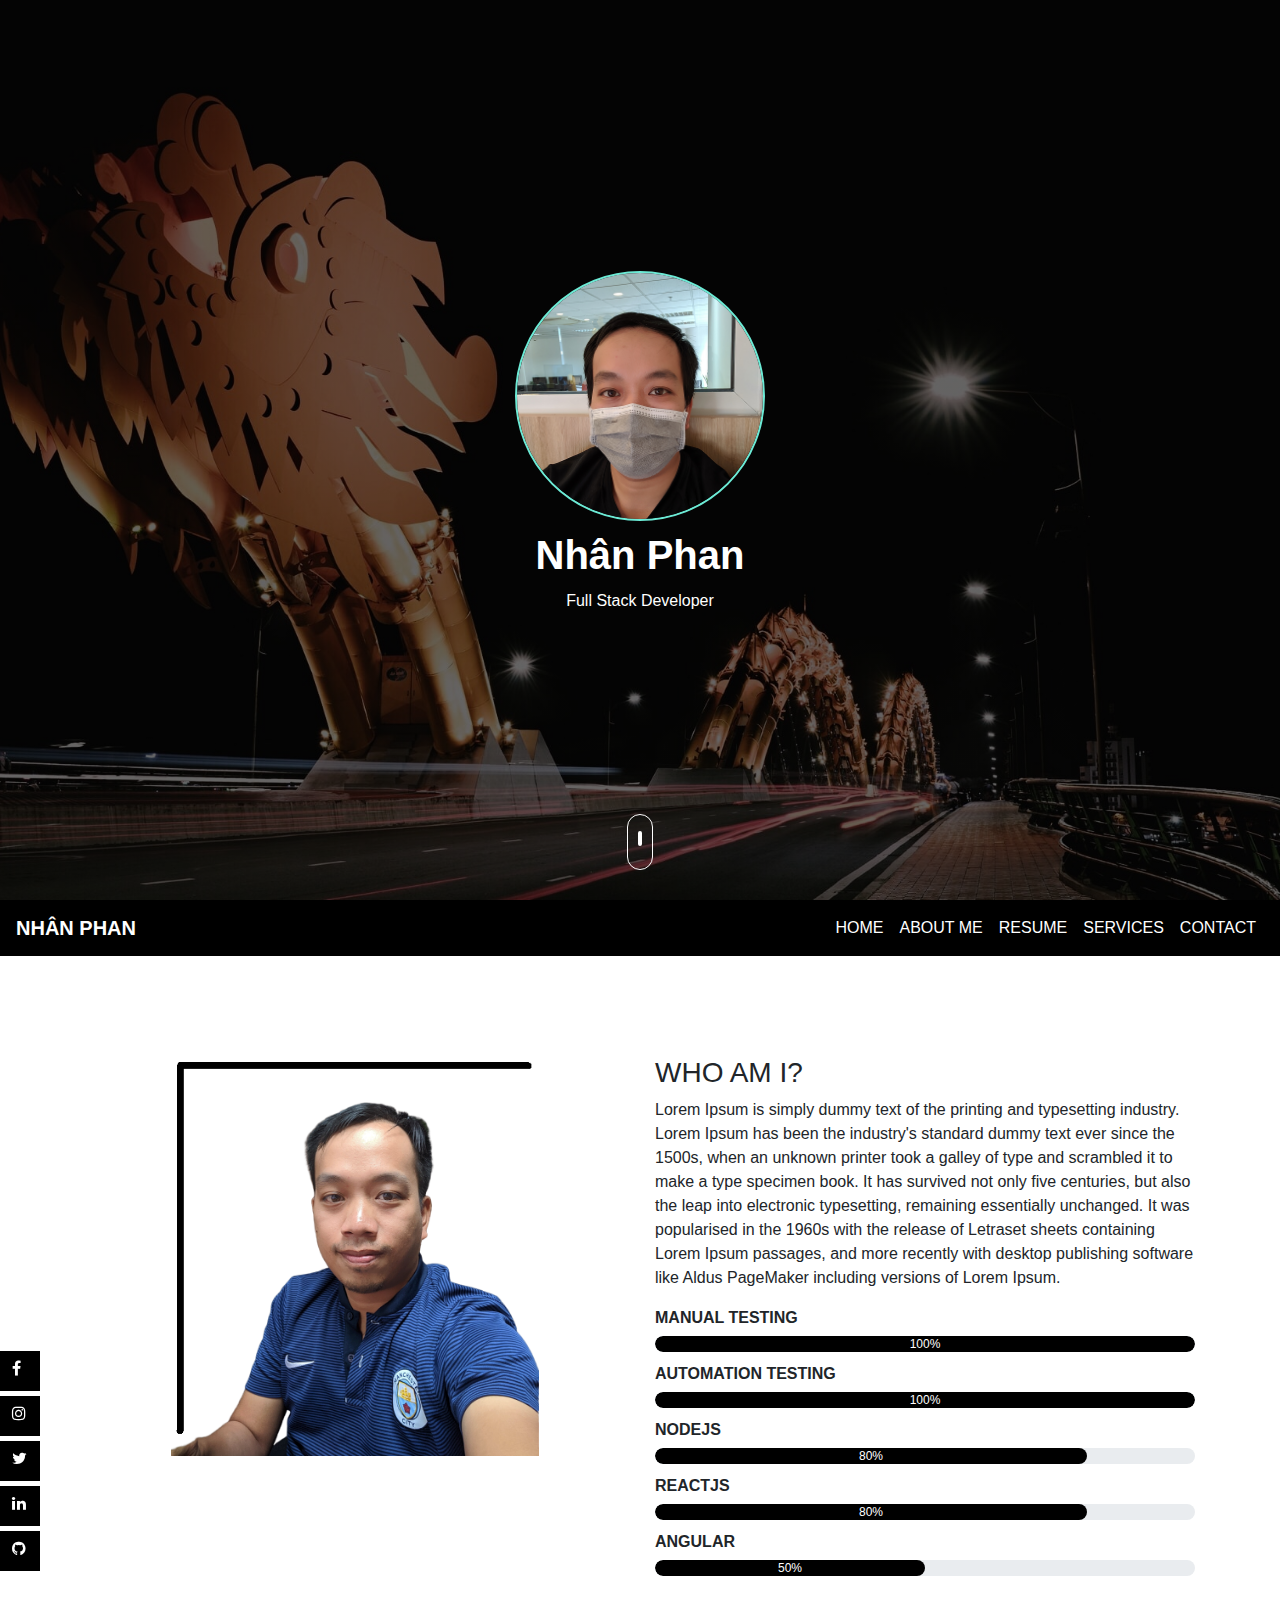
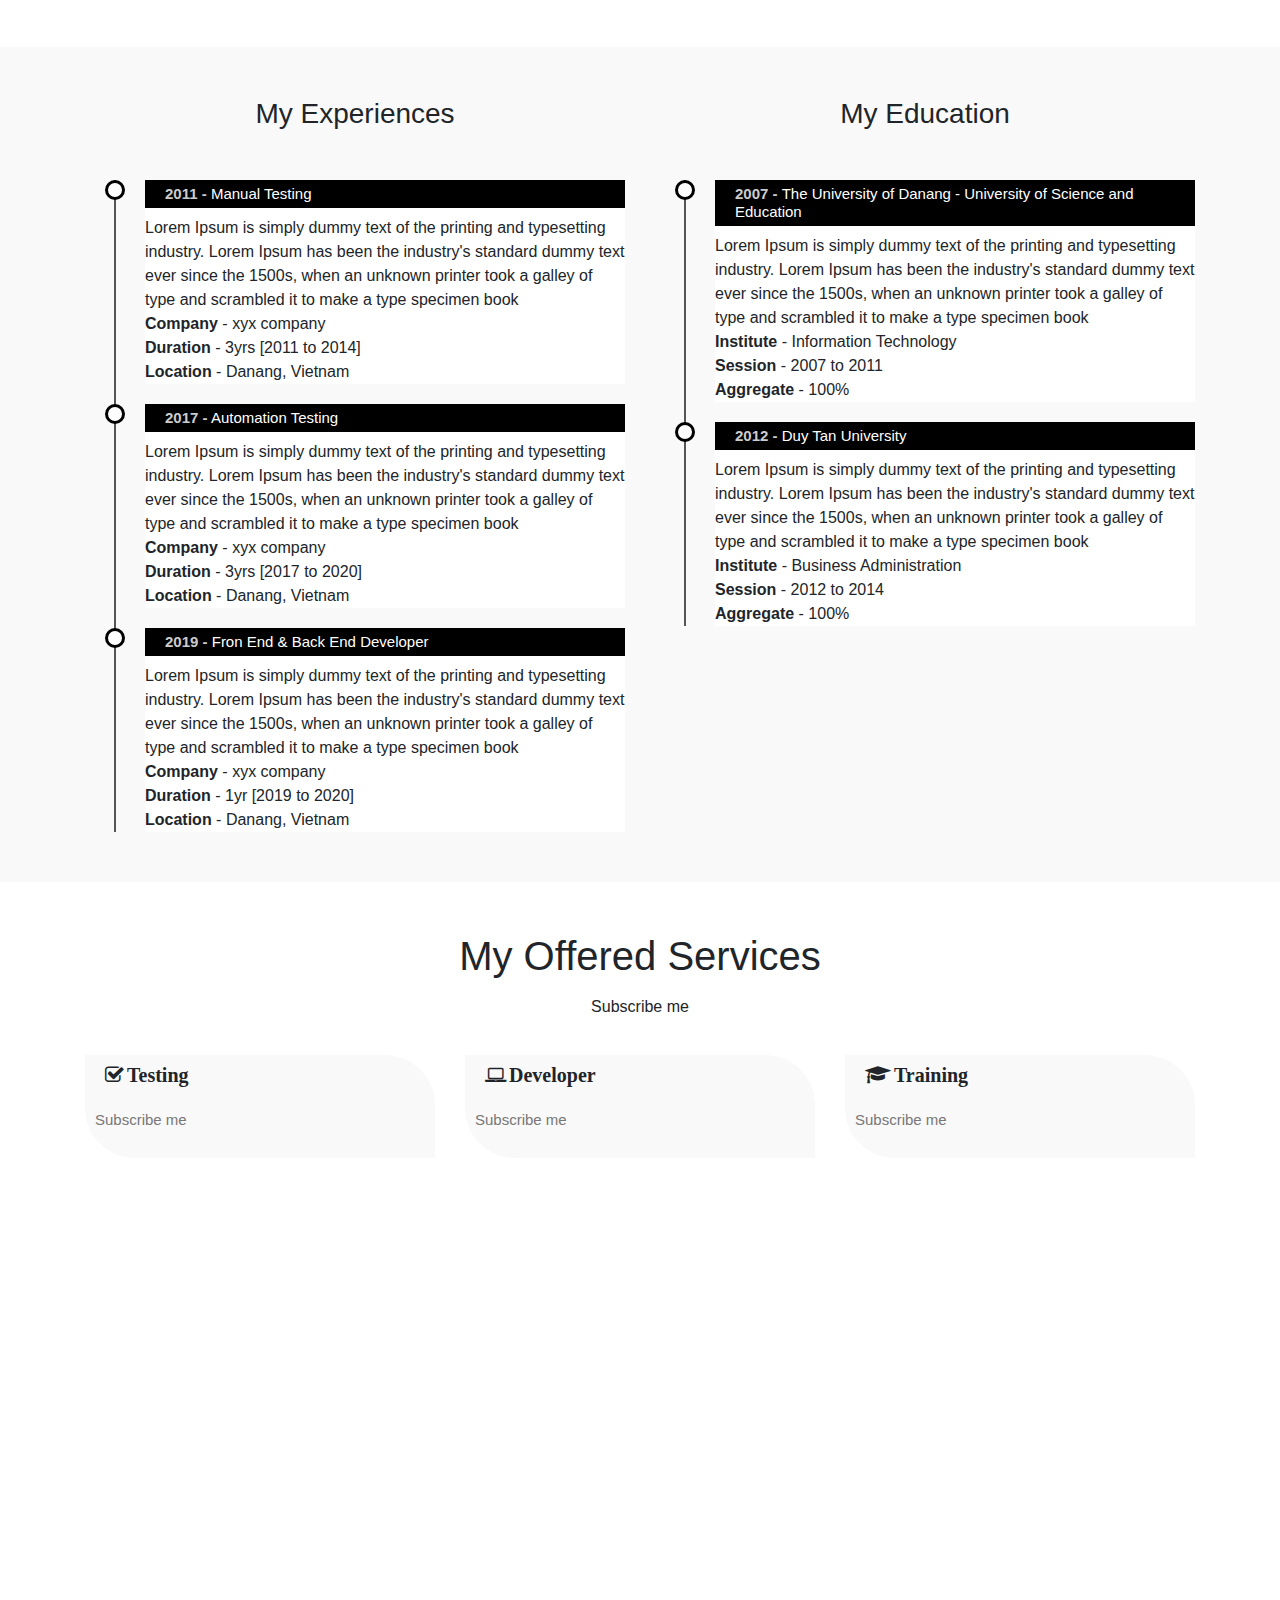
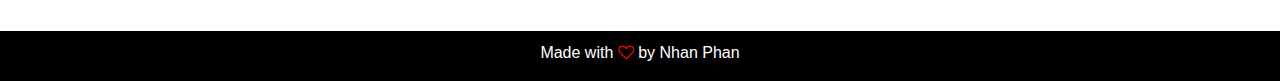
==== index.html @ 87c6ddc6 "update" ====
<!DOCTYPE html>
<html lang="en">

<head>
    <meta charset="UTF-8">
    <meta name="viewport" content="width=device-width, initial-scale=1.0">
    <title>Nhan Phan</title>

    <!-- CSS only -->
    <link rel="stylesheet" href="https://stackpath.bootstrapcdn.com/bootstrap/4.5.0/css/bootstrap.min.css">


    <!-- JS, Popper.js, and jQuery -->
    <script src="https://code.jquery.com/jquery-3.5.1.slim.min.js"></script>
    <script src="https://cdn.jsdelivr.net/npm/popper.js@1.16.0/dist/umd/popper.min.js"></script>
    <script src="https://stackpath.bootstrapcdn.com/bootstrap/4.5.0/js/bootstrap.min.js"></script>

    <link rel="stylesheet" href="https://stackpath.bootstrapcdn.com/font-awesome/4.7.0/css/font-awesome.min.css">


    <link rel="stylesheet" href="./css/index.css">

</head>

<body>

    <section id="header">
        <div class="container text-center">
            <div class="user-box">
                <img src="img/user1.png">
                <h1>Nhân Phan</h1>
                <p>Full Stack Developer</p>
            </div>
        </div>

        <div class="scroll-btn">
            <div class="scroll-bar">
                <a href="#about"><span></span></a>
            </div>

        </div>
    </section>

    <!-- User Info -->
    <section id="user-info">
        <div class="nav-bar">
            <nav class="navbar navbar-expand-lg">
                <a class="navbar-brand" href="#">NHÂN PHAN</a>
                <button class="navbar-toggler" type="button" data-toggle="collapse" data-target="#navbarNav"
                    aria-controls="navbarNav" aria-expanded="false" aria-label="Toggle navigation">
                    <i class="fa fa-bars"></i>
                </button>
                <div class="collapse navbar-collapse" id="navbarNav">
                    <ul class="navbar-nav ml-auto">
                        <li class="nav-item">
                            <a class="nav-link" href="#top">HOME</a>
                        </li>
                        <li class="nav-item">
                            <a class="nav-link" href="#about">ABOUT ME</a>
                        </li>
                        <li class="nav-item">
                            <a class="nav-link" href="#resume">RESUME</a>
                        </li>
                        <li class="nav-item">
                            <a class="nav-link" href="#sevices">SERVICES</a>
                        </li>
                        <li class="nav-item">
                            <a class="nav-link" href="#contact">CONTACT</a>
                        </li>
                    </ul>
                </div>
            </nav>
        </div>


        <!-- About -->

        <div class="about container" id="about">
            <div class="row">
                <div class="col-md-6 text-center">
                    <img src="img/user2.png" class="profile-img">
                </div>
                <div class="col-md-6">
                    <h3>WHO AM I?</h3>
                    <p>Lorem Ipsum is simply dummy text of the printing and typesetting industry. Lorem Ipsum has been
                        the industry's standard dummy text ever since the 1500s, when an unknown printer took a galley
                        of type and scrambled it to make a type specimen book. It has survived not only five centuries,
                        but also the leap into electronic typesetting, remaining essentially unchanged. It was
                        popularised in the 1960s with the release of Letraset sheets containing Lorem Ipsum passages,
                        and more recently with desktop publishing software like Aldus PageMaker including versions of
                        Lorem Ipsum.
                    </p>
                    <div class="skills-bar">
                        <p>MANUAL TESTING</p>
                        <div class="progress">
                            <div class="progress-bar" style="width: 100%">
                                100%
                            </div>
                        </div>

                        <p>AUTOMATION TESTING</p>
                        <div class="progress">
                            <div class="progress-bar" style="width: 100%">
                                100%
                            </div>
                        </div>

                        <p>NODEJS</p>
                        <div class="progress">
                            <div class="progress-bar" style="width: 80%">
                                80%
                            </div>
                        </div>

                        <p>REACTJS</p>
                        <div class="progress">
                            <div class="progress-bar" style="width: 80%">
                                80%
                            </div>
                        </div>

                        <p>ANGULAR</p>
                        <div class="progress">
                            <div class="progress-bar" style="width: 50%">
                                50%
                            </div>
                        </div>

                    </div>
                </div>
            </div>
        </div>
        <!-- Social -->
        <div class="social-icons">
            <ul>
                <a href="#">
                    <li><i class="fa fa-facebook-f"></i></li>
                </a>
                <a href="#">
                    <li><i class="fa fa-instagram"></i></li>
                </a>
                <a href="#">
                    <li><i class="fa fa-twitter"></i></li>
                </a>
                <a href="#">
                    <li><i class="fa fa-linkedin"></i></li>
                </a>
                <a href="#">
                    <li><i class="fa fa-github"></i></li>
                </a>
            </ul>
        </div>
        <!-- Resume -->
        <div class="resume" id="resume">
            <div class="container">
                <div class="row">
                    <div class="col-md-6">
                        <h3 class="text-center">My Experiences</h3>
                        <ul class="timeline">
                            <li>
                                <h4>
                                    <span>2011 -</span> Manual Testing
                                </h4>
                                <p>Lorem Ipsum is simply dummy text of the printing and typesetting industry. Lorem
                                    Ipsum has been
                                    the industry's standard dummy text ever since the 1500s, when an unknown printer
                                    took a galley
                                    of type and scrambled it to make a type specimen book <br>
                                    <b>Company</b> - xyx company <br>
                                    <b>Duration</b> - 3yrs [2011 to 2014] <br>
                                    <b>Location</b> - Danang, Vietnam
                                </p>
                            </li>

                            <li>
                                <h4>
                                    <span>2017 -</span> Automation Testing
                                </h4>
                                <p>Lorem Ipsum is simply dummy text of the printing and typesetting industry. Lorem
                                    Ipsum has been
                                    the industry's standard dummy text ever since the 1500s, when an unknown printer
                                    took a galley
                                    of type and scrambled it to make a type specimen book <br>
                                    <b>Company</b> - xyx company <br>
                                    <b>Duration</b> - 3yrs [2017 to 2020] <br>
                                    <b>Location</b> - Danang, Vietnam
                                </p>
                            </li>

                            <li>
                                <h4>
                                    <span>2019 -</span> Fron End & Back End Developer
                                </h4>
                                <p>Lorem Ipsum is simply dummy text of the printing and typesetting industry. Lorem
                                    Ipsum has been
                                    the industry's standard dummy text ever since the 1500s, when an unknown printer
                                    took a galley
                                    of type and scrambled it to make a type specimen book <br>
                                    <b>Company</b> - xyx company <br>
                                    <b>Duration</b> - 1yr [2019 to 2020] <br>
                                    <b>Location</b> - Danang, Vietnam
                                </p>
                            </li>
                        </ul>
                    </div>


                    <div class="col-md-6">
                        <h3 class="text-center">My Education</h3>
                        <ul class="timeline">
                            <li>
                                <h4>
                                    <span>2007 - </span> The University of Danang - University of Science and Education
                                </h4>
                                <p>Lorem Ipsum is simply dummy text of the printing and typesetting industry. Lorem
                                    Ipsum has been
                                    the industry's standard dummy text ever since the 1500s, when an unknown printer
                                    took a galley
                                    of type and scrambled it to make a type specimen book <br>
                                    <b>Institute</b> - Information Technology<br>
                                    <b>Session</b> - 2007 to 2011<br>
                                    <b>Aggregate</b> - 100%
                                </p>
                            </li>

                            <li>
                                <h4>
                                    <span>2012 - </span> Duy Tan University
                                </h4>
                                <p>Lorem Ipsum is simply dummy text of the printing and typesetting industry. Lorem
                                    Ipsum has been
                                    the industry's standard dummy text ever since the 1500s, when an unknown printer
                                    took a galley
                                    of type and scrambled it to make a type specimen book <br>
                                    <b>Institute</b> - Business Administration<br>
                                    <b>Session</b> - 2012 to 2014<br>
                                    <b>Aggregate</b> - 100%
                                </p>
                            </li>

                        </ul>
                    </div>

                </div>
            </div>
        </div>

        <!-- Service -->

        <div class="services" id="services">
            <div class="container">
                <h1 class="text-center">
                    My Offered Services
                </h1>
                <p class="text-center">
                    Subscribe me
                </p>
                <div class="row">
                    <div class="col-md-4">
                        <div class="services-box">
                            <i class="fa fa-check-square-o"><span>Testing</span></i>
                            <p>Subscribe me</p>
                        </div>
                    </div>

                    <div class="col-md-4">
                        <div class="services-box">
                            <i class="fa fa-laptop"><span>Developer</span></i>
                            <p>Subscribe me</p>
                        </div>
                    </div>

                    <div class="col-md-4">
                        <div class="services-box">
                            <i class="fa fa-graduation-cap"><span>Training</span></i>
                            <p>Subscribe me</p>
                        </div>
                    </div>
                </div>
            </div>
        </div>

        <!-- Contact -->

        <div class="contact" id="contact">
            <div class="container text-center">
                <h1>Contact Me</h1>
                <p class="text-center">Subscribe me</p>

                <div class="row">
                    <div class="col-md-4">
                        <i class="fa fa-phone"></i>
                        <p>+84 904 777 447</p>
                    </div>

                    <div class="col-md-4">
                        <i class="fa fa-envelope"></i>
                        <p>phannhan.dn@gmail.com</p>
                    </div>

                    <div class="col-md-4">
                        <i class="fa fa-internet-explorer"></i>
                        <p>enzophan.github.io</p>
                    </div>

                </div>
                <button type="button" class="btn btn-primary">
                    <i class="fa fa-download"></i>Resume
                </button>
                <button type="button" class="btn btn-primary">
                    <i class="fa fa-rocket"></i>Hire me
                </button>
            </div>
            <div class="footer text-center">
                <p>Made with <i class="fa fa-heart-o"></i> by Nhan Phan</p>
            </div>
        </div>
    </section>


    <!-- Smooth scroll -->

    <script src="/css/smooth-scroll.js">
        var scroll = new SmoothScroll('a[href*="#"]');
    </script>

</body>

</html>
---- css/index.css ----
body {
    margin: 0;
    padding: 0;
    font-family: sans-serif;
}

#header {
    height: 100vh;
    background: linear-gradient(rgba(0,0,0,0.6),rgba(0,0,0,0.6)),url(../img/background.jpg);
    background-position: center;
    background-size: cover;
    background-attachment: fixed;
}

.user-box{
    top: 50%;
    left: 50%;
    transform: translate(-50%, -50%);
    position: absolute;
}

.user-box img {
    border-radius: 50%;
    width: 250px;
    border: 2px solid #6cead5;
}

.user-box h1 {
    color: #fff;
    font-weight: bold;
    margin: 10px;
}

.user-box p {
    color: #fff;
}

.scroll-btn{
    bottom: 30px;
    position: absolute;
    left: 50%;
    transform: translateX(-50%);
    border: 1px solid #fff;
    padding: 10px 10px 20px;
    border-radius: 30px;
}

.scroll-bar span {
    border: 2px solid #fff;
    font-size: 10px;
    border-radius: 30px;
}

.scroll-bar{
    animation: mover 1s infinite alternate;
}

@keyframes mover {
    0%{transform: translateY(0);}
    100%{transform: translateY(10px);}
}

/* About */

.about{
    padding-top: 100px ;
    margin-bottom: -130px;
}
.profile-img {
    height: 400px;
}

.nav-bar {
    top: 0;
    position: sticky;
    z-index: 2;
}

.navbar{
    background-color: #000;
}

.navbar-brand {
    color: #fff;
    font-weight: bold;
    /* height: 50px; */
}

.nav-bar .fa-bars{
    font-size: 35px;
    color: #fff;
}
.navbar-toggler {
    outline: none !important;
}

.navbar-nav{
    float: right;
    text-align: right;
}
.nav-link{
    color: #fff !important;
}

.skills-bar p{
    margin-bottom: 6px;
    font-weight: 600;
}

.progress {
    border-radius: 16px !important;
    margin-bottom: 10px;

}
.progress-bar{
    border-radius: 16px;
    background: #000 !important;
}

/* Social List */

.social-icons{
    top: 50%;
    transform: translateY(-50%);
    position: sticky;
    z-index: 1;
    width: 80px;
}

.social-icons ul {
   padding: initial;
}

.social-icons ul li {
    height: 40px;
    width: 40px;
    list-style-type: none;
    padding-left: 12px;
    padding-top: 6px;
    margin-top: 5px;
    color: #fff;
    background: #000;
}

.social-icons ul li:hover {
    padding-left: 30px;
    width: 80px;
    transition: 1s;
}

/* Resume */

.resume {
    margin-top: -50px;
    padding-top: 50px ;
    padding-bottom: 30px;
    background: #f9f9f9;
}
.resume h3 {
    margin-bottom: 50px;
}

.timeline{
    list-style-type: none;
    position: relative;
}
.timeline:before {
    content: '';
    background: #555;
    display: inline-block;
    position: absolute;
    left: 29px;
    width: 2px;
    height: 100%;
    z-index: 1;
}

.timeline li {
    margin-top: 20px;
    margin-bottom: 20px;
    margin-left: 20px;
    background: #fff;
}
.timeline li h4 {
    background-color: #000;
    padding: 5px 0 5px 20px;
    color: #fff;
    font-size: 15px;
}

.timeline li span {
    font-weight: bold;
    color: #ccc;
}

.timeline li:before {
    content: '';
    background: #fff;
    display: inline-block;
    position: absolute;
    border-radius: 50%;
    border: 3px solid #000;
    left: 20px;
    width: 20px;
    height: 20px;
    z-index: 1;
}

/* Services */

.services {
    padding-top: 50px;
    padding-bottom: 50px;
}

.services h1 {
    margin-bottom: 15px;
}
.services-box{
    background: #f9f9f9;
    padding: 10px;
    margin-top: 20px;
    border-top-right-radius: 50px;
    border-bottom-left-radius: 50px;
}
.services-box .fa {
    margin: 0 10px;
    font-size: 20px;
}

.services-box span {
    margin: 3px;
    font-size: 20px;
    font-weight: bold;
}

.services-box p {
    font-size: 15px;
    margin-top: 20px;
    color: #777;
}
.services-box:hover {
    background: #000;
    color: #fff;
    border-top-right-radius: 0;
    border-bottom-left-radius: 0;
    border-top-left-radius: 50px;
    border-bottom-right-radius: 50px;
    transition: 1s;
}

.services-box:hover p {
    color: #fff;
}

/* contact  */

.contact {
    padding-top: 50px;
    background: linear-gradient(rgba(0,0,0,0.6),rgba(0,0,0,0.6)),url(../img/background2.jpg);
    background-position: center;
    background-size: cover;
    background-attachment: fixed;
    color: #fff;
}
.contact .row {
    padding: 30px 0;
    font-size: 22px;
}
.contact .col-md-4 .fa {
    padding: 10px;
    font-size: 40px;
}

.contact .btn {
    padding: 10px 25px 10px 25px;
    margin: 5px;
    border-radius: 30px;
    border: 2px solid #fff;
    background: transparent;
}
.contact .btn:focus {
    box-shadow: none !important;
}

.contact .btn:hover {
    border: 2px solid #000 !important;
    background: #000 !important;
    transition: 0.6s;
}

.contact .btn .fa {
    margin-right: 10px;
}

.footer {
    background: #000;
    height: 50px;
    margin-top: 50px;
    color: #fff;
    padding-top: 10px;
}

.fa-heart-o {
    color: red;
}
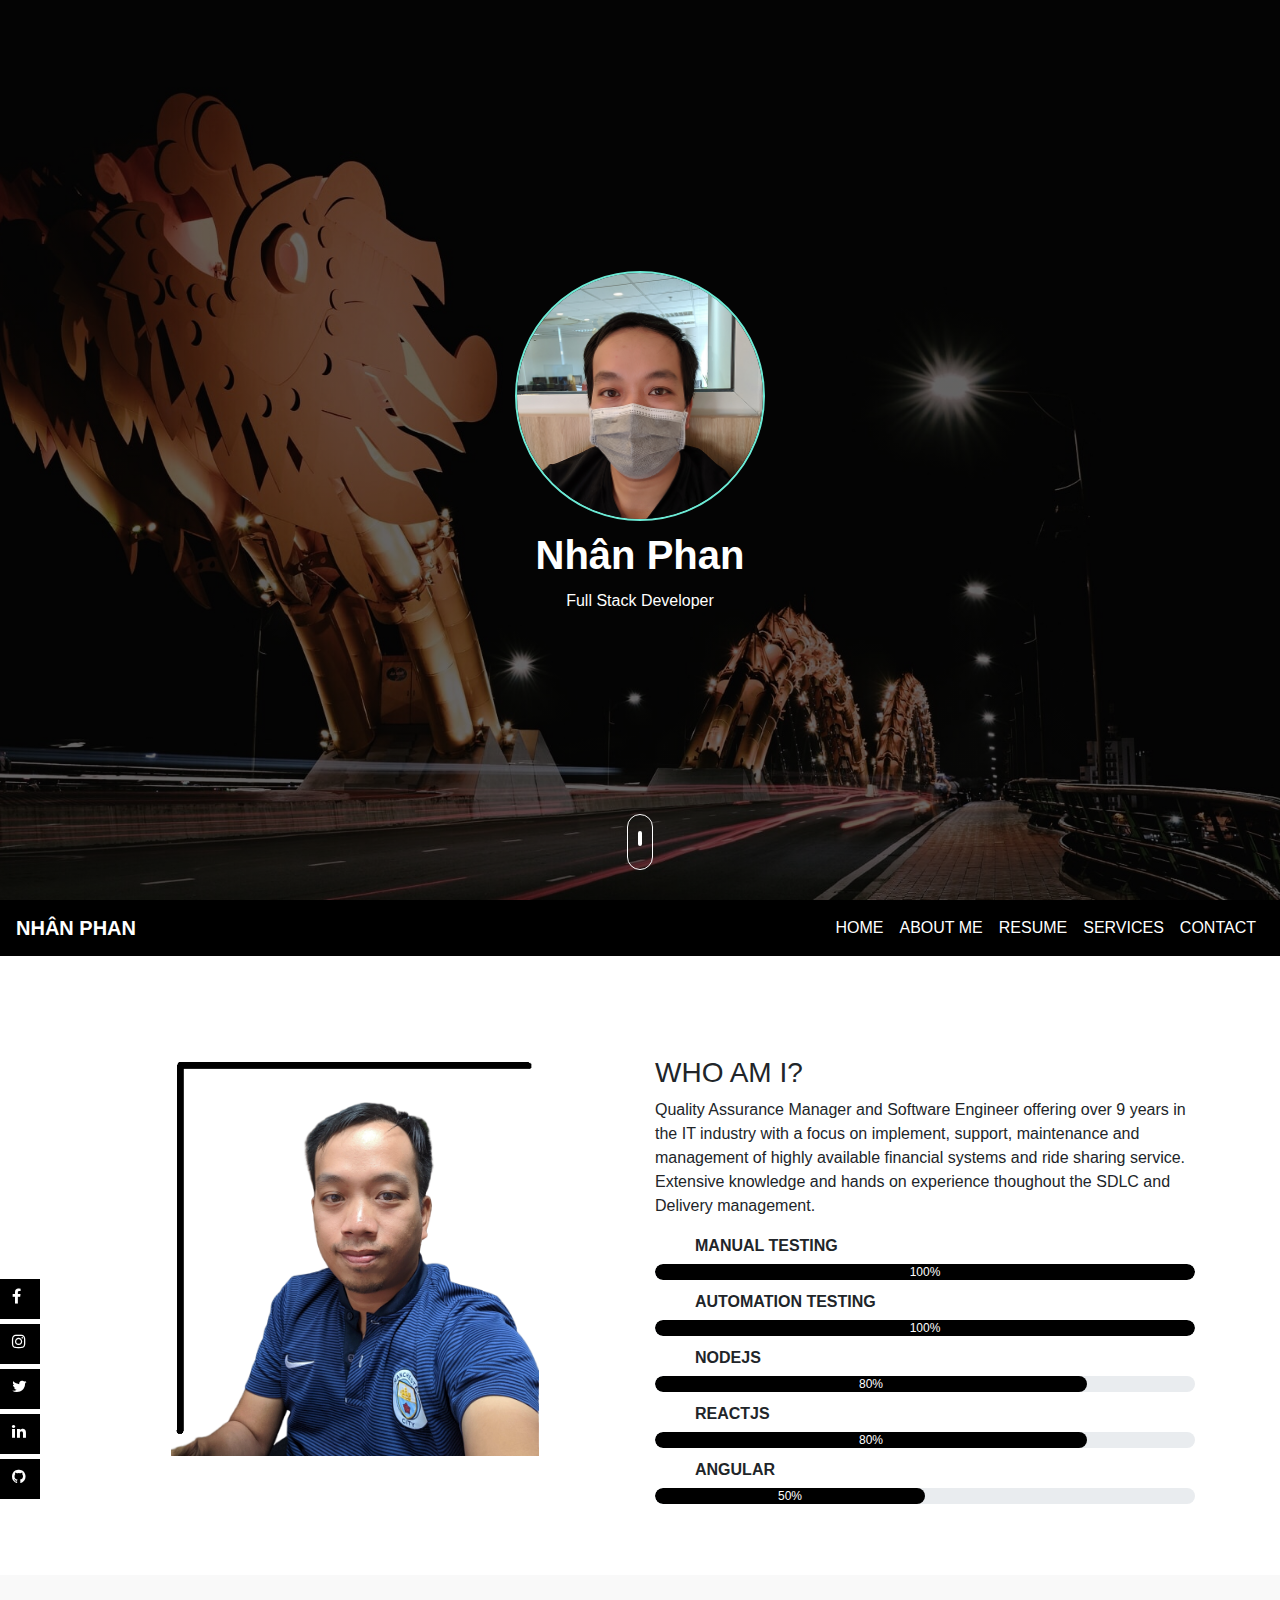
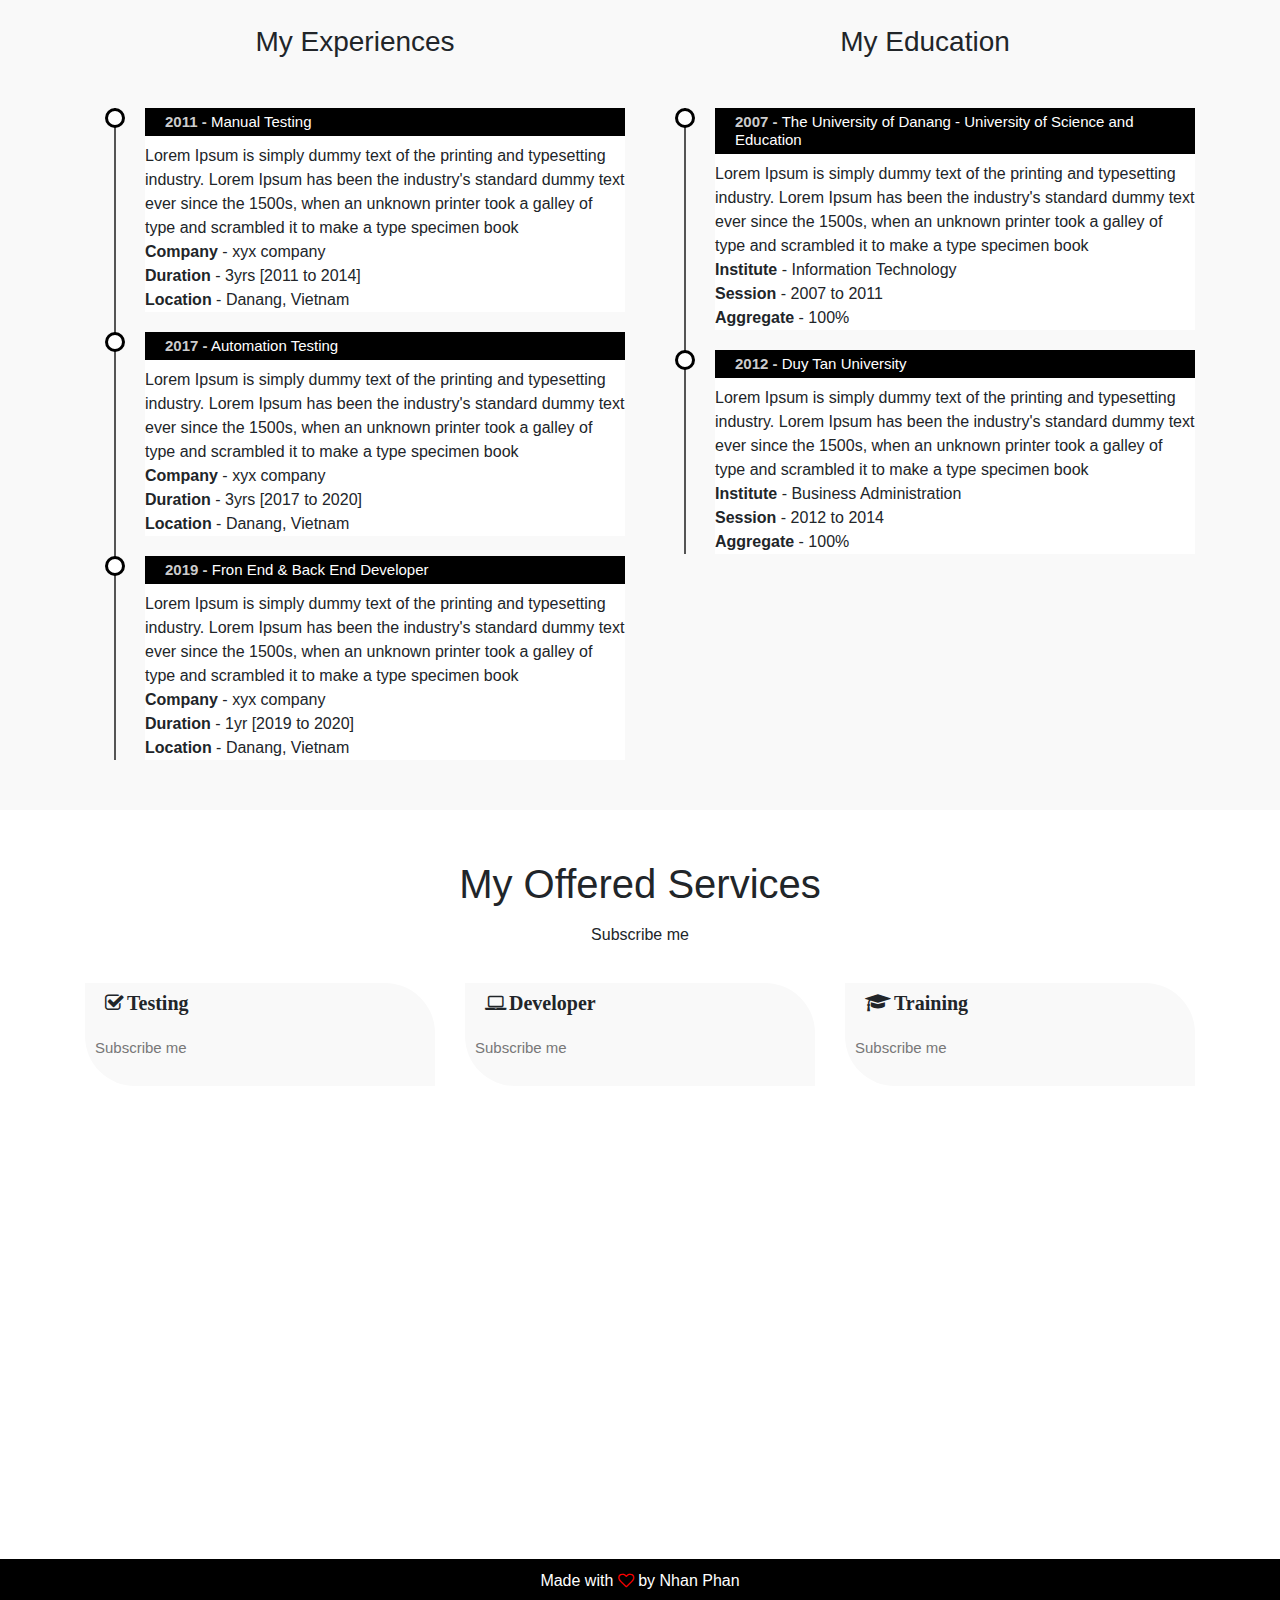
==== commit cf067d5c: "Update" ====
--- a/index.html
+++ b/index.html
@@ -82,13 +82,11 @@
                 </div>
                 <div class="col-md-6">
                     <h3>WHO AM I?</h3>
-                    <p>Lorem Ipsum is simply dummy text of the printing and typesetting industry. Lorem Ipsum has been
-                        the industry's standard dummy text ever since the 1500s, when an unknown printer took a galley
-                        of type and scrambled it to make a type specimen book. It has survived not only five centuries,
-                        but also the leap into electronic typesetting, remaining essentially unchanged. It was
-                        popularised in the 1960s with the release of Letraset sheets containing Lorem Ipsum passages,
-                        and more recently with desktop publishing software like Aldus PageMaker including versions of
-                        Lorem Ipsum.
+                    <p>
+                        Quality Assurance Manager and Software Engineer offering over 9 years in the IT industry with a
+                        focus on implement, support, maintenance and management of highly available financial systems
+                        and ride sharing service. Extensive knowledge and hands on experience thoughout the SDLC and
+                        Delivery management.
                     </p>
                     <div class="skills-bar">
                         <p>MANUAL TESTING</p>
--- a/css/index.css
+++ b/css/index.css
@@ -104,6 +104,7 @@
 
 .skills-bar p{
     margin-bottom: 6px;
+    margin-left: 40px ;
     font-weight: 600;
 }
 
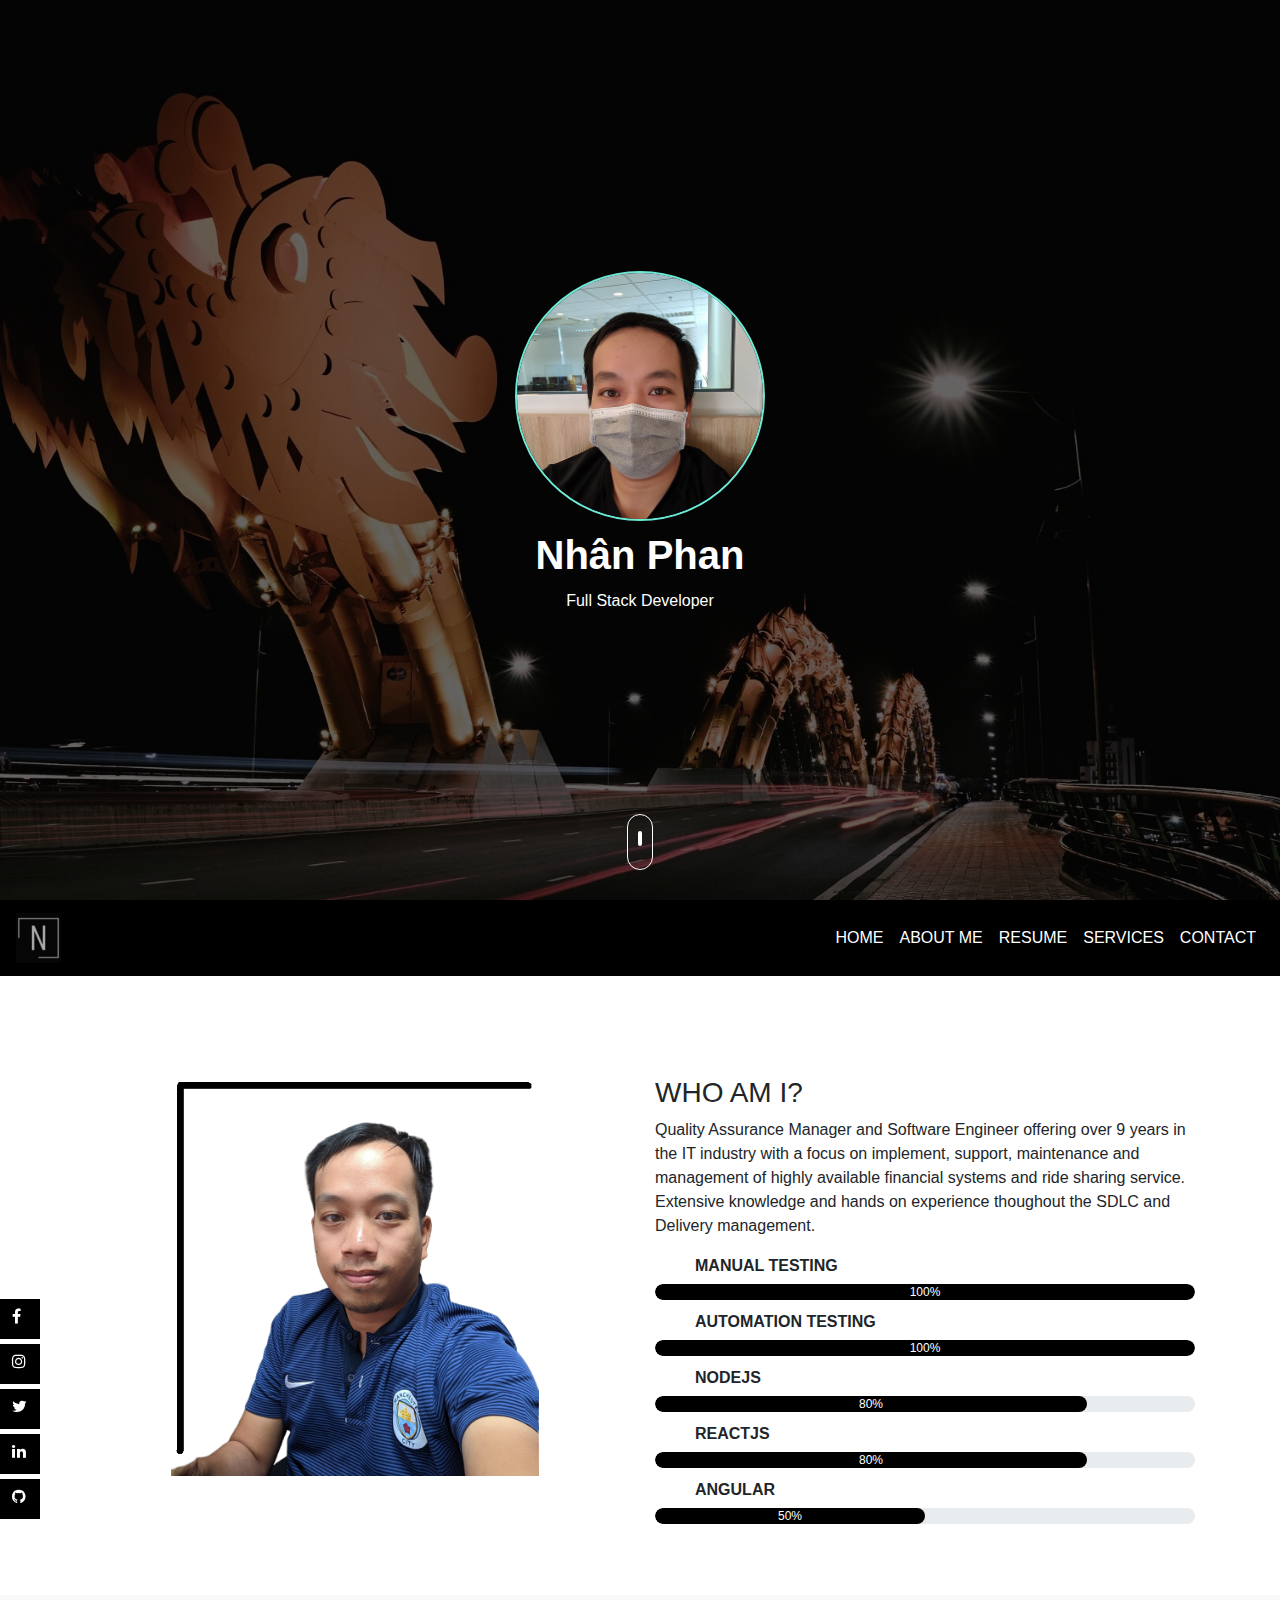
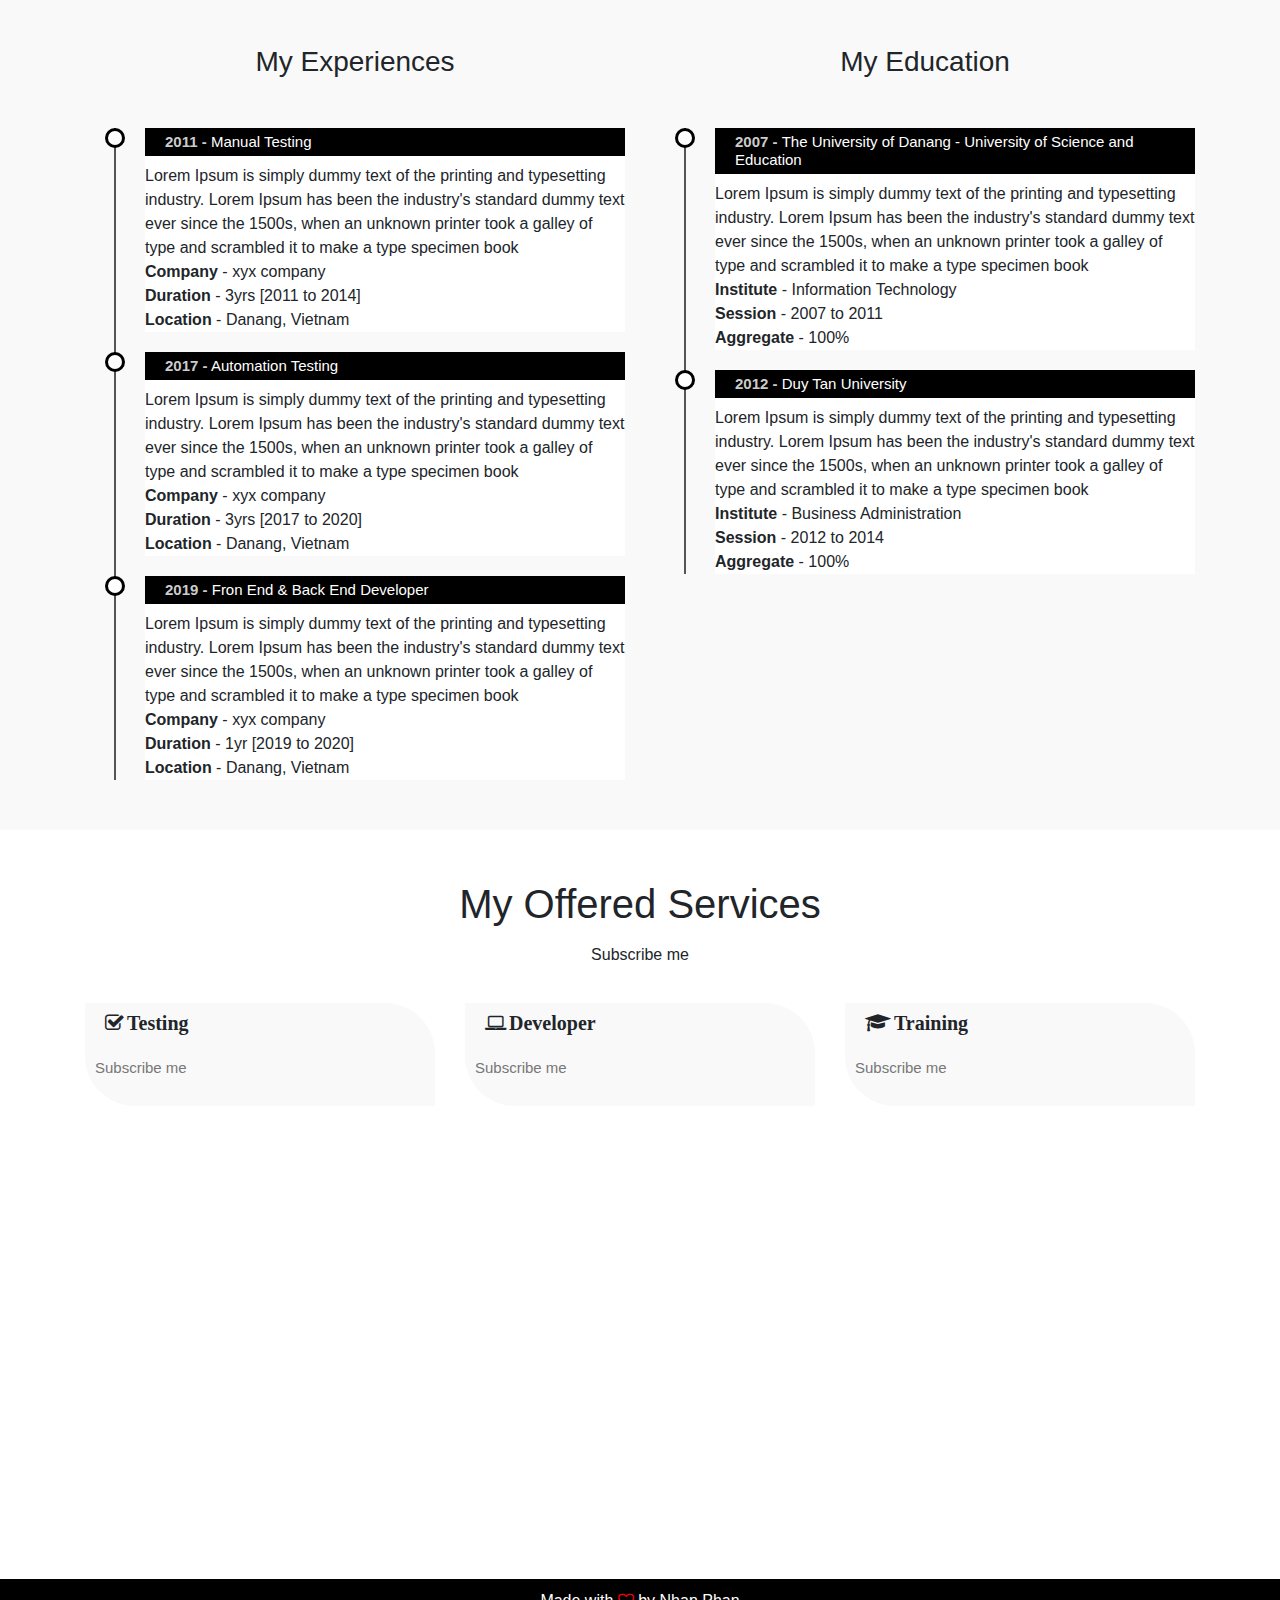
==== commit ecd7ae7a: "Update" ====
--- a/index.html
+++ b/index.html
@@ -4,8 +4,8 @@
 <head>
     <meta charset="UTF-8">
     <meta name="viewport" content="width=device-width, initial-scale=1.0">
-    <title>Nhan Phan</title>
-
+    <title>Nhân Phan</title>
+    <link rel="shortcut icon" href="img/favicon.ico"/>
     <!-- CSS only -->
     <link rel="stylesheet" href="https://stackpath.bootstrapcdn.com/bootstrap/4.5.0/css/bootstrap.min.css">
 
@@ -45,7 +45,7 @@
     <section id="user-info">
         <div class="nav-bar">
             <nav class="navbar navbar-expand-lg">
-                <a class="navbar-brand" href="#">NHÂN PHAN</a>
+                <a class="navbar-brand" href="#about"><img src="img/nhan-logo.png"></a>
                 <button class="navbar-toggler" type="button" data-toggle="collapse" data-target="#navbarNav"
                     aria-controls="navbarNav" aria-expanded="false" aria-label="Toggle navigation">
                     <i class="fa fa-bars"></i>
--- a/css/index.css
+++ b/css/index.css
@@ -80,10 +80,13 @@
     background-color: #000;
 }
 
-.navbar-brand {
+/* .navbar-brand {
     color: #fff;
     font-weight: bold;
-    /* height: 50px; */
+} */
+
+.navbar-brand img{
+    height: 50px;
 }
 
 .nav-bar .fa-bars{
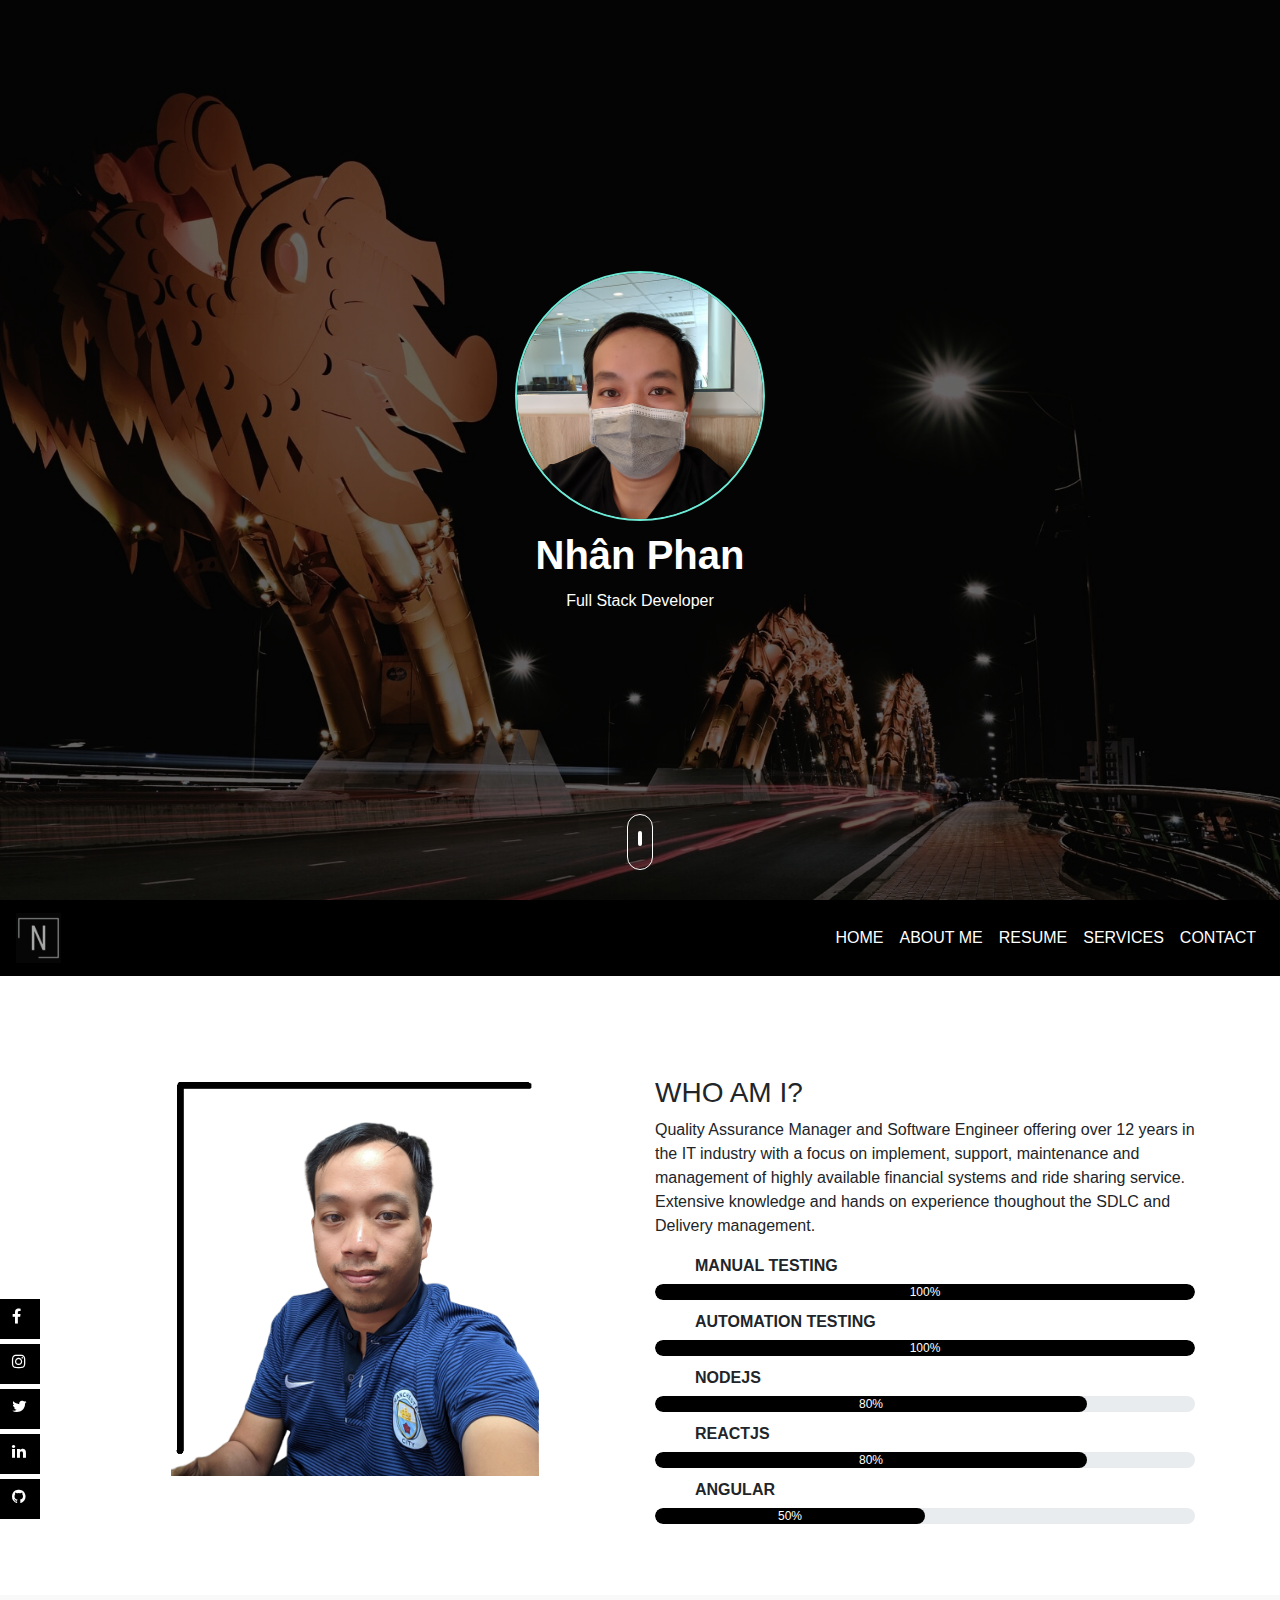
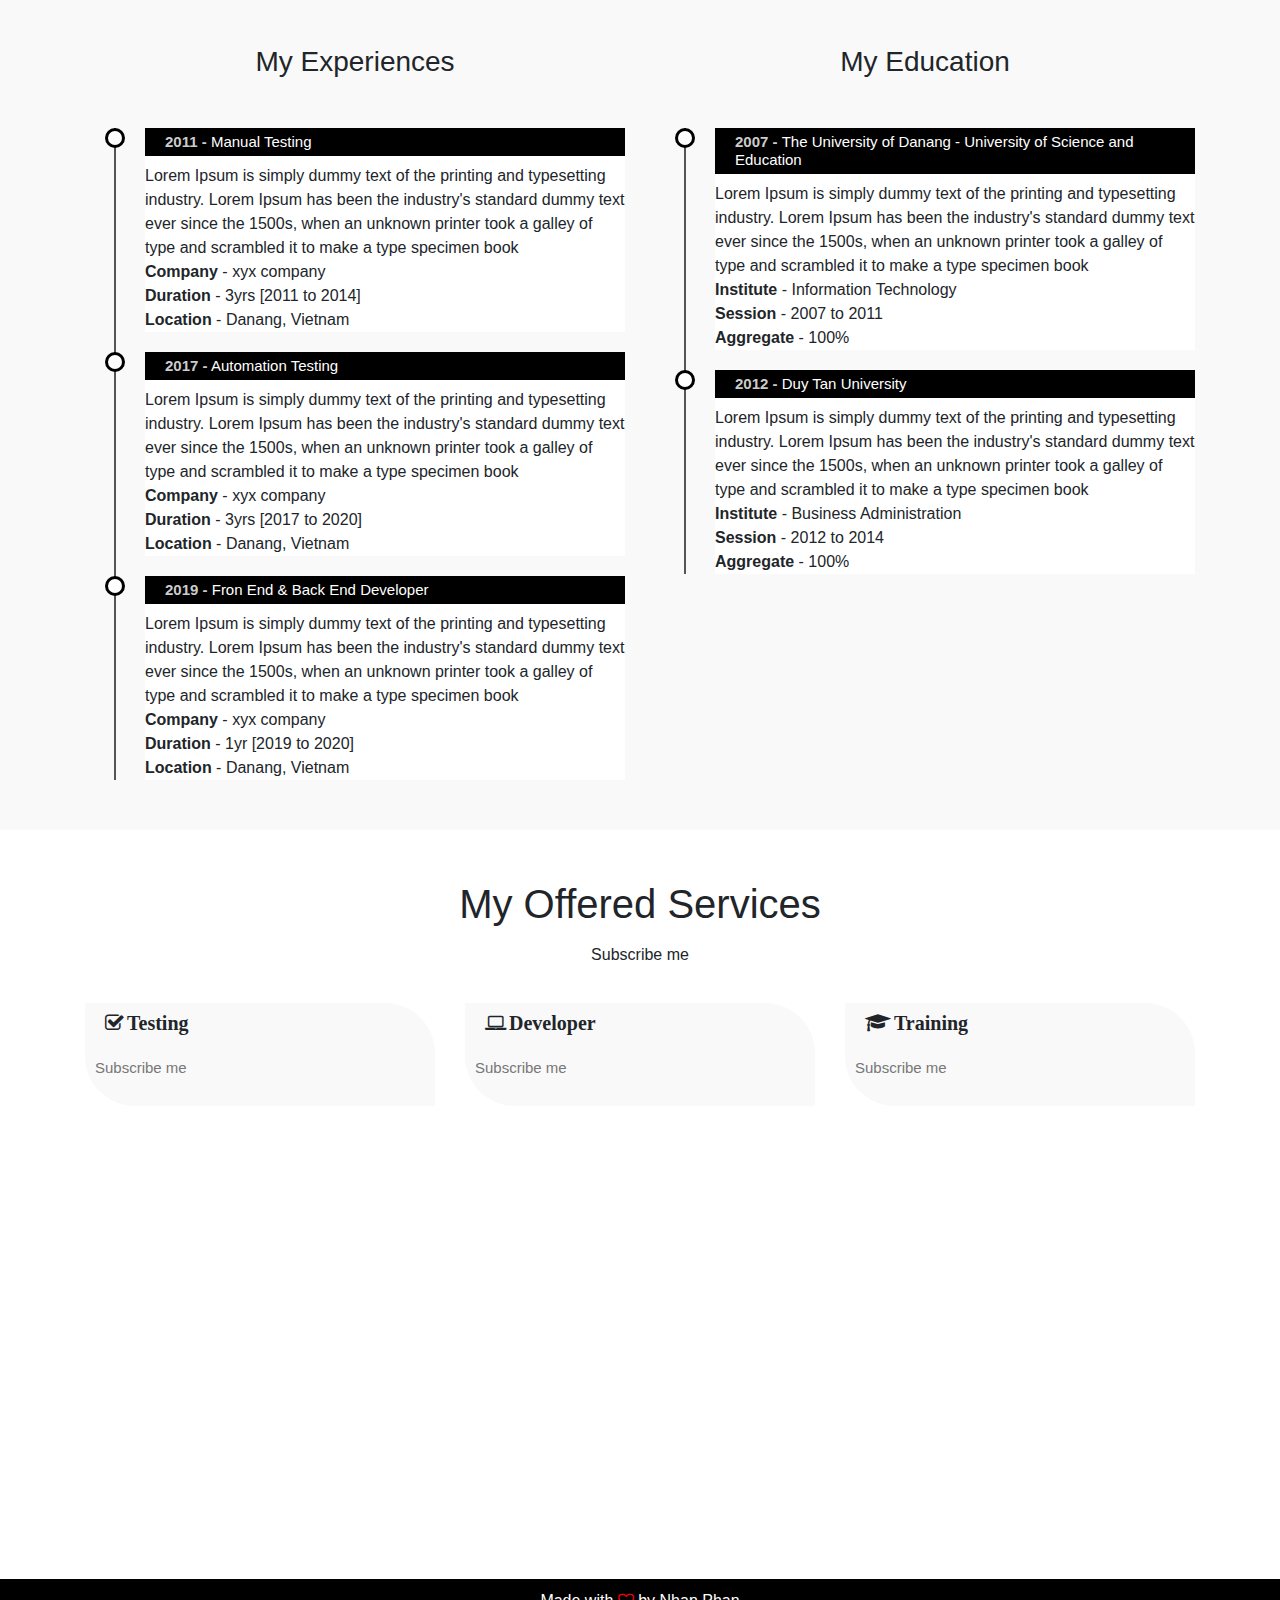
==== commit a9ce8e94: "Update new blogs" ====
--- a/index.html
+++ b/index.html
@@ -83,7 +83,7 @@
                 <div class="col-md-6">
                     <h3>WHO AM I?</h3>
                     <p>
-                        Quality Assurance Manager and Software Engineer offering over 9 years in the IT industry with a
+                        Quality Assurance Manager and Software Engineer offering over 12 years in the IT industry with a
                         focus on implement, support, maintenance and management of highly available financial systems
                         and ride sharing service. Extensive knowledge and hands on experience thoughout the SDLC and
                         Delivery management.
@@ -321,7 +321,7 @@
     <script src="/css/smooth-scroll.js">
         var scroll = new SmoothScroll('a[href*="#"]');
     </script>
-
+    <script src="/js/app.js"></script>
 </body>
 
 </html>